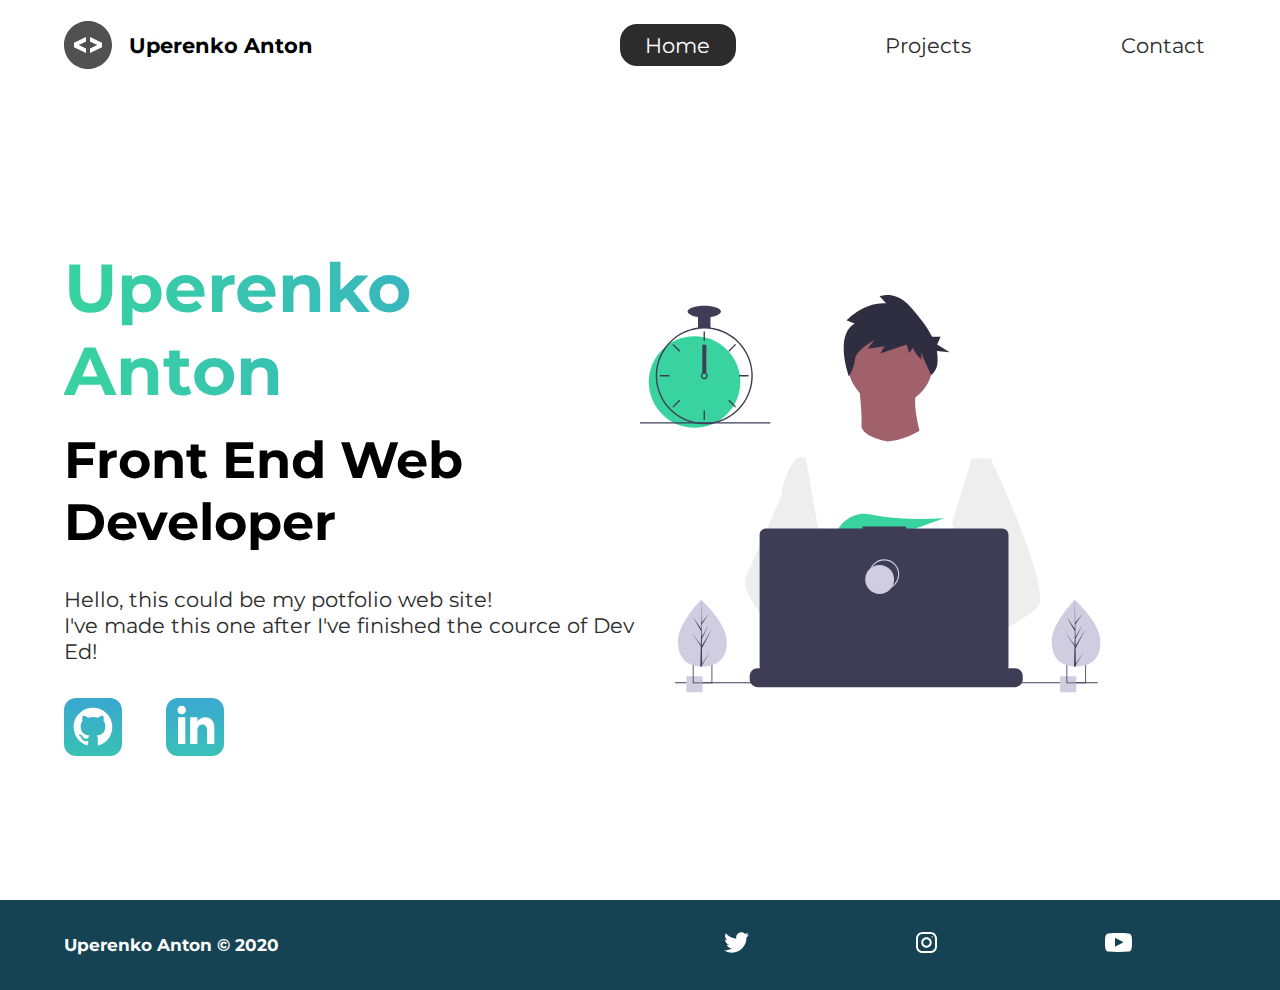
==== projects/Portfolio (Dev Ed)/index.html @ 4e268b67 "Finishing Up!" ====
<!DOCTYPE html>
<html lang="en">

<head>
    <meta charset="UTF-8" />
    <meta name="viewport" content="width=device-width, initial-scale=1.0" />
    <meta http-equiv="X-UA-Compatible" content="ie=edge" />
    <meta name="description" content="Dev Ed is a front end web developer who specializes in html,css" />
    <meta name="robots" content="index,follow" />
    <link href="https://fonts.googleapis.com/css?family=Montserrat:400,500&display=swap" rel="stylesheet" />
    <link rel="stylesheet" href="./styles/style.css" />
    <title>Uperenko Anton | Web Developer</title>
</head>

<body>
    <header class="main-head">
        <nav>
            <div class="logo">
                <img src="./icons/code.svg" alt="logo" />
                <h1>Uperenko Anton</h1>
            </div>
            <ul>
                <li><a class="active" href="/">Home</a></li>
                <li><a href="./projects/">Projects</a></li>
                <li><a href="./contact/">Contact</a></li>
            </ul>
        </nav>
    </header>
    <section class="intro">
        <div class="intro-text">
            <h2>Uperenko Anton</h2>
            <h3>
                Front End Web <br /> Developer
            </h3>
            <p>
                Hello, this could be my potfolio web site!<br>I've made this one after I've finished the cource of Dev Ed!
            </p>
            <div class="intro-social">
                <a href="#"><img src="./icons/github.svg" alt="github-social-link" /></a>
                <a href="#"><img src="./icons/linked-in.svg" alt="linkedin-social-link" /></a>
            </div>
        </div>
        <div class="intro-images">
            <svg width="799" height="690" viewBox="0 0 799 690" fill="none" xmlns="http://www.w3.org/2000/svg">
          <g id="undraw_dev_productivity_umsq (1) 1" clip-path="url(#clip0)">
            <path
              id="Vector"
              d="M516.92 624.636C516.92 624.636 512.16 626.266 504.42 628.576C487.31 633.706 455.65 642.216 428.82 643.916C405.72 645.396 386.2 641.836 382.63 626.766C381.1 620.286 383.27 614.956 388 610.576C402.12 597.486 439 592.796 468.25 591.186C476.51 590.736 484.15 590.526 490.51 590.446C501.31 590.306 508.39 590.526 508.39 590.526L508.56 591.186L516.92 624.636Z"
              fill="#A0616A"
            />
            <path
              id="Vector_2"
              d="M436.99 672.586C418.61 695.346 342.73 647.666 316.19 629.886C310.41 626.016 306.97 623.566 306.97 623.566L331.25 591.186L338.94 580.936C338.94 580.936 345.82 584.586 355.99 590.526C356.36 590.746 356.73 590.966 357.11 591.186C365.88 596.336 376.89 603.066 388 610.576C403.33 620.946 418.83 632.776 428.82 643.916C438.59 654.806 443.08 665.036 436.99 672.586Z"
              fill="#A0616A"
            />
            <g id="me">
              <path
                id="Vector_3"
                d="M434.672 191.952C475.283 191.607 507.926 158.406 507.582 117.795C507.237 77.1832 474.036 44.5403 433.425 44.8847C392.813 45.2291 360.17 78.4303 360.515 119.042C360.859 159.653 394.06 192.296 434.672 191.952Z"
                fill="#A0616A"
              />
              <path
                id="Vector_4"
                d="M379.477 155.65C379.477 155.65 394.216 259.972 373.002 271.875C351.787 283.779 499.929 283.588 499.929 283.588C499.929 283.588 466.124 193.284 480.809 165.449L379.477 155.65Z"
                fill="#A0616A"
              />
              <path
                id="Vector_5"
                d="M608.101 283.199L596.257 339.402L571.214 458.308L570.49 464.815L562.138 540.138L556.582 590.177L552.857 623.79C528.584 636.526 510.988 645.326 510.988 645.326C510.988 645.326 509.404 637.719 506.871 627.99C489.805 633.265 458.218 642.043 431.404 643.97C441.266 654.777 445.842 664.969 439.817 672.57C421.63 695.485 345.349 648.45 318.659 630.896C318.077 635.158 317.879 639.464 318.068 643.762L297.626 628.314L299.331 592.359L302.206 531.522L305.819 455.229C304.448 451.975 303.294 448.634 302.364 445.228C295.956 423.161 288.032 379.057 281.928 342.067C277.016 312.298 273.302 287.138 272.517 281.785C272.411 281.086 272.358 280.726 272.358 280.726L384.363 230.094C392.509 248.556 429.865 253.809 429.865 253.809C460.756 251.417 484.847 234.913 484.847 234.913L608.101 283.199Z"
                fill="white"
              />
              <path
                id="Vector_6"
                d="M372.285 49.3811L358.49 43.9934C358.49 43.9934 386.969 12.1 426.99 14.513L415.635 2.22366C415.635 2.22366 443.04 -9.01799 468.283 19.6674C481.553 34.7467 496.908 52.4737 506.557 72.5077L521.281 72.3829L515.251 85.9663L536.874 99.3152L514.777 97.0719C516.155 104.471 516.421 112.034 515.566 119.511C514.683 126.991 510.928 133.835 505.094 138.598V138.598C505.094 138.598 487.743 103.449 487.696 97.9443L487.813 111.705C487.813 111.705 473.959 99.4371 473.889 91.1807L466.471 100.877L462.593 85.7717L416.475 101.301L423.87 88.8526L395.157 93.2246L406.278 77.9923C406.278 77.9923 373.932 96.1568 372.811 111.304C371.689 126.452 362.299 140.875 362.299 140.875C362.299 140.875 336.213 70.3294 372.285 49.3811Z"
                fill="#2F2E41"
              />
              <path
                id="Vector_7"
                d="M690.215 540.422C682.794 548.605 664.338 560.992 641.951 574.422C633.623 579.413 624.757 584.559 615.71 589.676C594.122 601.889 571.514 614.001 552.857 623.79C528.584 636.526 510.988 645.326 510.988 645.326C510.988 645.326 509.403 637.719 506.871 627.99C503.48 614.968 498.397 598.141 493.184 590.715C493.002 590.456 492.82 590.218 492.638 589.979C491.121 588.022 489.601 586.885 488.112 586.897L562.138 540.138L594.127 519.926L570.489 464.814L540.842 395.683L557.908 339.727L575.062 283.479L608.101 283.199C608.101 283.199 619.243 306.985 633.514 340.166C635.647 345.128 637.851 350.299 640.096 355.64C669.469 425.394 706.176 522.836 690.215 540.422Z"
                fill="#EEEEEE"
              />
              <path
                id="Vector_8"
                d="M358.123 591.2C355.41 591.212 352.702 591.456 350.029 591.928C327.074 596.073 320.47 616.94 318.659 630.896C318.077 635.158 317.879 639.464 318.068 643.761L297.626 628.314L290.178 622.687C272.316 616.628 256.353 605.733 242.483 592.84C230.449 581.456 219.634 568.849 210.213 555.223C200.831 541.793 192.448 527.692 185.134 513.034C183.094 508.943 181.977 504.454 181.864 499.884C181.751 495.314 182.644 490.775 184.48 486.588L209.154 430.327L245.218 348.098C245.471 346.146 245.752 344.237 246.059 342.371C252.995 300.511 272.367 281.786 272.367 281.786L287.286 281.659L297.778 341.932L310.813 416.815L302.364 445.227L282.839 510.845L302.205 531.522L358.123 591.2Z"
                fill="#EEEEEE"
              />
            </g>
            <path
              id="Vector_9"
              d="M372.877 415.806L385.631 430.686C390.37 429.783 395.319 428.721 400.416 427.529L396.752 415.806L405.71 426.256C459.707 412.975 526.637 387.155 526.637 387.155C526.637 387.155 454.379 392.453 400.428 380.666C376.558 375.451 351.998 387.284 342.202 409.668C336.508 422.679 337.403 433.951 357.596 433.951C364.419 433.835 371.223 433.195 377.949 432.037L372.877 415.806Z"
              fill="#38D39F"
            />
            <path
              id="Vector_10"
              d="M663.65 660.386V666.456C663.654 668.122 663.345 669.774 662.74 671.326C662.472 672.018 662.147 672.687 661.77 673.326C660.578 675.326 658.887 676.983 656.862 678.133C654.838 679.283 652.549 679.887 650.22 679.886H203.67C201.342 679.887 199.053 679.283 197.028 678.133C195.003 676.983 193.312 675.326 192.12 673.326C191.743 672.687 191.419 672.018 191.15 671.326C190.546 669.774 190.237 668.122 190.24 666.456V660.386C190.24 658.622 190.587 656.876 191.262 655.246C191.936 653.616 192.926 652.136 194.173 650.888C195.42 649.641 196.901 648.652 198.53 647.977C200.16 647.302 201.906 646.955 203.67 646.956H229.41V644.126C229.41 644.052 229.425 643.979 229.453 643.911C229.481 643.843 229.522 643.782 229.574 643.73C229.626 643.678 229.688 643.636 229.756 643.608C229.824 643.58 229.897 643.566 229.97 643.566H243.4C243.474 643.566 243.547 643.58 243.615 643.608C243.683 643.636 243.745 643.678 243.797 643.73C243.849 643.782 243.89 643.843 243.918 643.911C243.946 643.979 243.96 644.052 243.96 644.126V646.956H252.35V644.126C252.35 644.052 252.365 643.979 252.393 643.911C252.421 643.843 252.462 643.782 252.514 643.73C252.566 643.678 252.628 643.636 252.696 643.608C252.764 643.58 252.837 643.566 252.91 643.566H266.34C266.414 643.566 266.487 643.58 266.555 643.608C266.623 643.636 266.684 643.678 266.736 643.73C266.789 643.782 266.83 643.843 266.858 643.911C266.886 643.979 266.9 644.052 266.9 644.126V646.956H275.3V644.126C275.3 644.052 275.315 643.979 275.343 643.911C275.371 643.843 275.412 643.782 275.464 643.73C275.516 643.678 275.578 643.636 275.646 643.608C275.714 643.58 275.787 643.566 275.86 643.566H289.29C289.364 643.566 289.437 643.58 289.505 643.608C289.573 643.636 289.634 643.678 289.686 643.73C289.739 643.782 289.78 643.843 289.808 643.911C289.836 643.979 289.85 644.052 289.85 644.126V646.956H298.24V644.126C298.24 644.052 298.255 643.979 298.283 643.911C298.311 643.843 298.352 643.782 298.404 643.73C298.456 643.678 298.518 643.636 298.586 643.608C298.654 643.58 298.727 643.566 298.8 643.566H312.23C312.304 643.566 312.377 643.58 312.445 643.608C312.513 643.636 312.574 643.678 312.626 643.73C312.678 643.782 312.72 643.843 312.748 643.911C312.776 643.979 312.79 644.052 312.79 644.126V646.956H321.18V644.126C321.18 644.052 321.194 643.979 321.223 643.911C321.251 643.843 321.292 643.782 321.344 643.73C321.396 643.678 321.458 643.636 321.526 643.608C321.594 643.58 321.667 643.566 321.74 643.566H335.17C335.244 643.566 335.317 643.58 335.385 643.608C335.453 643.636 335.514 643.678 335.566 643.73C335.618 643.782 335.66 643.843 335.688 643.911C335.716 643.979 335.73 644.052 335.73 644.126V646.956H344.13V644.126C344.13 644.052 344.145 643.979 344.173 643.911C344.201 643.843 344.242 643.782 344.294 643.73C344.346 643.678 344.408 643.636 344.476 643.608C344.544 643.58 344.617 643.566 344.69 643.566H358.12C358.194 643.566 358.267 643.58 358.335 643.608C358.403 643.636 358.464 643.678 358.516 643.73C358.569 643.782 358.61 643.843 358.638 643.911C358.666 643.979 358.68 644.052 358.68 644.126V646.956H367.07V644.126C367.07 644.052 367.085 643.979 367.113 643.911C367.141 643.843 367.182 643.782 367.234 643.73C367.286 643.678 367.348 643.636 367.416 643.608C367.484 643.58 367.557 643.566 367.63 643.566H472.83C472.904 643.566 472.977 643.58 473.045 643.608C473.113 643.636 473.174 643.678 473.227 643.73C473.279 643.782 473.32 643.843 473.348 643.911C473.376 643.979 473.39 644.052 473.39 644.126V646.956H481.79V644.126C481.79 644.052 481.804 643.979 481.833 643.911C481.861 643.843 481.902 643.782 481.954 643.73C482.006 643.678 482.068 643.636 482.136 643.608C482.204 643.58 482.277 643.566 482.35 643.566H495.78C495.928 643.567 496.07 643.627 496.175 643.732C496.279 643.836 496.339 643.978 496.34 644.126V646.956H504.73V644.126C504.73 644.052 504.745 643.979 504.773 643.911C504.801 643.843 504.842 643.782 504.894 643.73C504.946 643.678 505.008 643.636 505.076 643.608C505.144 643.58 505.217 643.566 505.29 643.566H518.72C518.794 643.566 518.867 643.58 518.935 643.608C519.003 643.636 519.065 643.678 519.117 643.73C519.169 643.782 519.21 643.843 519.238 643.911C519.266 643.979 519.28 644.052 519.28 644.126V646.956H527.67V644.126C527.67 644.052 527.685 643.979 527.713 643.911C527.741 643.843 527.782 643.782 527.834 643.73C527.886 643.678 527.948 643.636 528.016 643.608C528.084 643.58 528.157 643.566 528.23 643.566H541.66C541.734 643.566 541.807 643.58 541.875 643.608C541.943 643.636 542.005 643.678 542.057 643.73C542.109 643.782 542.15 643.843 542.178 643.911C542.206 643.979 542.22 644.052 542.22 644.126V646.956H550.62V644.126C550.62 644.052 550.635 643.979 550.663 643.911C550.691 643.843 550.732 643.782 550.784 643.73C550.836 643.678 550.898 643.636 550.966 643.608C551.034 643.58 551.107 643.566 551.18 643.566H564.61C564.757 643.568 564.898 643.628 565.001 643.733C565.104 643.837 565.161 643.979 565.16 644.126V646.956H573.56V644.126C573.56 644.052 573.575 643.979 573.603 643.911C573.631 643.843 573.672 643.782 573.724 643.73C573.776 643.678 573.838 643.636 573.906 643.608C573.974 643.58 574.047 643.566 574.12 643.566H587.55C587.624 643.566 587.697 643.58 587.765 643.608C587.833 643.636 587.895 643.678 587.947 643.73C587.999 643.782 588.04 643.843 588.068 643.911C588.096 643.979 588.11 644.052 588.11 644.126V646.956H596.5V644.126C596.5 644.052 596.515 643.979 596.543 643.911C596.571 643.843 596.612 643.782 596.664 643.73C596.716 643.678 596.778 643.636 596.846 643.608C596.914 643.58 596.987 643.566 597.06 643.566H610.49C610.564 643.566 610.637 643.58 610.705 643.608C610.773 643.636 610.835 643.678 610.887 643.73C610.939 643.782 610.98 643.843 611.008 643.911C611.036 643.979 611.05 644.052 611.05 644.126V646.956H650.22C651.984 646.955 653.731 647.302 655.36 647.977C656.99 648.652 658.471 649.641 659.718 650.888C660.965 652.136 661.954 653.616 662.629 655.246C663.304 656.876 663.651 658.622 663.65 660.386Z"
              fill="#3F3D56"
            />
            <path
              id="Vector_11"
              d="M793.5 671.326H60.5V673.326H793.5V671.326Z"
              fill="#3F3D56"
            />
            <path
              id="Vector_12"
              d="M627.694 404.757H461.251V401.326H385.78V404.757H218.651C215.665 404.757 212.801 405.943 210.69 408.054C208.578 410.166 207.392 413.029 207.392 416.015V643.927C207.392 646.913 208.578 649.776 210.69 651.888C212.801 653.999 215.665 655.185 218.651 655.185H627.694C630.68 655.185 633.544 653.999 635.655 651.888C637.767 649.776 638.953 646.913 638.953 643.927V416.015C638.953 414.537 638.662 413.073 638.096 411.707C637.53 410.341 636.701 409.1 635.655 408.054C634.61 407.009 633.369 406.18 632.003 405.614C630.637 405.048 629.173 404.757 627.694 404.757Z"
              fill="#3F3D56"
            />
            <path
              id="Vector_13"
              d="M423.5 509.326C437.307 509.326 448.5 498.133 448.5 484.326C448.5 470.519 437.307 459.326 423.5 459.326C409.693 459.326 398.5 470.519 398.5 484.326C398.5 498.133 409.693 509.326 423.5 509.326Z"
              stroke="#D0CDE1"
              stroke-width="2"
              stroke-miterlimit="10"
            />
            <path
              id="Vector_14"
              d="M415.5 518.326C429.307 518.326 440.5 507.133 440.5 493.326C440.5 479.519 429.307 468.326 415.5 468.326C401.693 468.326 390.5 479.519 390.5 493.326C390.5 507.133 401.693 518.326 415.5 518.326Z"
              fill="#D0CDE1"
            />
            <path
              id="Vector_15"
              d="M108.446 661.223H80.4463V689.223H108.446V661.223Z"
              fill="#D0CDE1"
            />
            <path
              id="Vector_16"
              d="M91.4502 639.223V673.223H125.45V639.223H91.4502ZM123.97 671.743H92.9202V640.703H123.97V671.743Z"
              fill="#3F3D56"
            />
            <path
              id="Vector_17"
              d="M756.446 661.223H728.446V689.223H756.446V661.223Z"
              fill="#D0CDE1"
            />
            <path
              id="Vector_18"
              d="M739.45 639.223V673.223H773.45V639.223H739.45ZM771.97 671.743H740.92V640.703H771.97V671.743Z"
              fill="#3F3D56"
            />
            <path
              id="Vector_19"
              d="M94.5802 230.113C138.399 230.113 173.921 194.592 173.921 150.773C173.921 106.955 138.399 71.4326 94.5802 71.4326C50.7617 71.4326 15.2397 106.955 15.2397 150.773C15.2397 194.592 50.7617 230.113 94.5802 230.113Z"
              fill="#38D39F"
            />
            <path
              id="Vector_20"
              d="M122.229 56.4899C115.045 55.5763 107.774 55.5763 100.59 56.4899C84.586 58.5913 69.5203 65.2398 57.181 75.6465C44.8417 86.0532 35.7467 99.7813 30.9754 115.202C28.8053 122.229 27.5764 129.514 27.3208 136.864C27.2848 137.886 27.2607 138.92 27.2607 139.954C27.283 162.264 36.1559 183.655 51.932 199.431C67.7082 215.207 89.0989 224.08 111.41 224.103C113.201 224.103 114.992 224.042 116.759 223.934C120.907 223.674 125.03 223.103 129.093 222.227C148.495 218.055 165.798 207.161 177.947 191.468C190.095 175.776 196.308 156.295 195.487 136.467C194.665 116.638 186.863 97.738 173.459 83.1039C160.054 68.4698 141.909 59.0435 122.229 56.4899H122.229ZM137.748 217.347H137.736C130.959 219.659 123.905 221.062 116.759 221.518C114.992 221.638 113.201 221.698 111.41 221.698C89.7377 221.672 68.961 213.051 53.6367 197.727C38.3123 182.402 29.6914 161.626 29.6649 139.954C29.6649 138.92 29.689 137.886 29.725 136.864C30.5514 115.744 39.5156 95.7617 54.7411 81.1008C69.9666 66.44 90.273 58.237 111.41 58.2089C130.776 58.21 149.513 65.0865 164.283 77.6131C179.052 90.1398 188.895 107.503 192.057 126.61C195.219 145.716 191.496 165.325 181.55 181.942C171.604 198.559 156.081 211.106 137.748 217.347H137.748Z"
              fill="#3F3D56"
            />
            <path
              id="Vector_21"
              d="M112.612 63.0176H110.208V79.8474H112.612V63.0176Z"
              fill="#3F3D56"
            />
            <path
              id="Vector_22"
              d="M57.8578 84.7018L56.1577 86.4019L68.0582 98.3023L69.7582 96.6022L57.8578 84.7018Z"
              fill="#3F3D56"
            />
            <path
              id="Vector_23"
              d="M34.4736 138.751V141.156H51.3034V138.751H34.4736Z"
              fill="#3F3D56"
            />
            <path
              id="Vector_24"
              d="M56.1578 193.506L57.8579 195.206L69.7584 183.306L68.0583 181.606L56.1578 193.506Z"
              fill="#3F3D56"
            />
            <path
              id="Vector_25"
              d="M153.062 96.6022L154.762 98.3022L166.662 86.4018L164.962 84.7017L153.062 96.6022Z"
              fill="#3F3D56"
            />
            <path
              id="Vector_26"
              d="M171.516 138.751V141.156H188.346V138.751H171.516Z"
              fill="#3F3D56"
            />
            <path
              id="Vector_27"
              d="M154.762 181.605L153.062 183.305L164.962 195.206L166.662 193.506L154.762 181.605Z"
              fill="#3F3D56"
            />
            <path
              id="Vector_28"
              d="M112.612 200.06H110.208V216.89H112.612V200.06Z"
              fill="#3F3D56"
            />
            <path
              id="Vector_29"
              d="M115.016 135.145C113.976 134.365 112.711 133.943 111.41 133.943C110.11 133.943 108.844 134.365 107.804 135.145C107.091 135.686 106.505 136.375 106.085 137.165C105.552 138.181 105.322 139.329 105.421 140.473C105.52 141.616 105.944 142.707 106.644 143.617C107.343 144.527 108.288 145.218 109.368 145.608C110.447 145.997 111.616 146.07 112.735 145.817C113.855 145.564 114.878 144.996 115.685 144.179C116.492 143.363 117.048 142.333 117.288 141.21C117.528 140.088 117.441 138.92 117.039 137.846C116.636 136.771 115.935 135.834 115.017 135.145H115.016ZM111.41 143.56C110.454 143.557 109.539 143.176 108.863 142.501C108.187 141.825 107.807 140.909 107.804 139.954C107.808 139.224 108.03 138.513 108.441 137.91C108.793 137.4 109.271 136.989 109.828 136.718C110.386 136.446 111.004 136.323 111.623 136.361C112.241 136.398 112.84 136.594 113.361 136.931C113.881 137.267 114.307 137.732 114.595 138.281C114.883 138.83 115.025 139.444 115.007 140.063C114.989 140.683 114.811 141.287 114.491 141.818C114.17 142.349 113.719 142.788 113.179 143.093C112.639 143.398 112.03 143.559 111.41 143.56V143.56Z"
              fill="#3F3D56"
            />
            <path
              id="Vector_30"
              d="M122.229 35.3687H100.591V57.007H122.229V35.3687Z"
              fill="#3F3D56"
            />
            <path
              id="Vector_31"
              d="M111.41 38.9748C127.344 38.9748 140.261 34.4 140.261 28.7567C140.261 23.1134 127.344 18.5386 111.41 18.5386C95.4757 18.5386 82.5586 23.1134 82.5586 28.7567C82.5586 34.4 95.4757 38.9748 111.41 38.9748Z"
              fill="#3F3D56"
            />
            <path id="clock-arrow" d="M115 86H108V135H115V86Z" fill="#3F3D56" />
            <path
              id="Vector_32"
              d="M226 220.44H0V222.844H226V220.44Z"
              fill="#3F3D56"
            />
            <g id="plant-left">
              <path
                id="Vector_33"
                d="M150.594 599.754C151.527 631.704 132.858 643.413 109.43 644.097C108.886 644.113 108.344 644.123 107.805 644.126C106.719 644.135 105.643 644.117 104.577 644.072C83.3891 643.193 66.6172 631.945 65.7495 602.232C64.8515 571.482 103.018 531.529 105.882 528.574L105.887 528.571C105.996 528.458 106.052 528.402 106.052 528.402C106.052 528.402 149.661 567.807 150.594 599.754Z"
                fill="#D0CDE1"
              />
              <path
                id="Vector_34"
                d="M107.744 639.255L122.626 617.124L107.774 641.636L107.805 644.126C106.719 644.135 105.643 644.117 104.577 644.072L105.315 612.06L105.295 611.813L105.322 611.766L105.393 608.741L89.0952 585.078L105.374 606.477L105.432 607.116L105.989 582.93L91.9122 558.397L106.029 578.681L105.882 528.574L105.882 528.407L105.887 528.571L106.821 568.062L119.651 552.021L106.863 571.464L107.143 593.098L118.949 571.984L107.187 596.279L107.343 608.308L124.512 578.897L107.395 612.505L107.744 639.255Z"
                fill="#3F3D56"
              />
            </g>
            <g id="plant-right">
              <path
                id="Vector_35"
                d="M798.594 599.754C799.527 631.704 780.858 643.413 757.43 644.097C756.886 644.113 756.344 644.123 755.805 644.126C754.719 644.135 753.643 644.117 752.577 644.072C731.389 643.193 714.617 631.945 713.749 602.232C712.851 571.482 751.018 531.529 753.882 528.574L753.887 528.571C753.996 528.458 754.052 528.402 754.052 528.402C754.052 528.402 797.661 567.807 798.594 599.754Z"
                fill="#D0CDE1"
              />
              <path
                id="Vector_36"
                d="M755.744 639.255L770.626 617.124L755.774 641.636L755.805 644.126C754.719 644.135 753.643 644.117 752.577 644.072L753.315 612.06L753.295 611.813L753.323 611.766L753.393 608.741L737.095 585.078L753.374 606.477L753.432 607.116L753.989 582.93L739.912 558.397L754.029 578.681L753.882 528.574L753.882 528.407L753.887 528.571L754.821 568.062L767.651 552.021L754.864 571.464L755.143 593.098L766.949 571.984L755.187 596.279L755.343 608.308L772.512 578.897L755.395 612.505L755.744 639.255Z"
                fill="#3F3D56"
              />
            </g>
          </g>
          <defs>
            <clipPath id="clip0">
              <rect width="798.627" height="689.223" fill="white" />
            </clipPath>
          </defs>
        </svg>
            <img class="splash" src="./img/splash.svg" alt="" />
        </div>
    </section>
    <footer>
        <h4>Uperenko Anton &copy; 2020</h4>
        <ul>
            <li>
                <a href="#"><img src="./icons/twitter 1.svg" alt="twitter-social" /></a>
            </li>
            <li>
                <a href="#"><img src="./icons/instagram 1.svg" alt="instagram-social" /></a>
            </li>
            <li>
                <a href="#"><img src="./icons/youtube-symbol 1.svg" alt="youtube-social" /></a>
            </li>
        </ul>
    </footer>
</body>

</html>
---- projects/Portfolio (Dev Ed)/styles/style.css ----
/* Global Styles */
* {
  margin: 0;
  padding: 0;
  -webkit-box-sizing: border-box;
          box-sizing: border-box;
}

html {
  font-size: 62.5%;
}

body {
  font-family: "Montserrat", sans-serif;
}

h1 {
  font-size: 2.5rem;
}

li,
button,
label,
input,
a,
p {
  font-size: 2.5rem;
}

h2 {
  font-size: 4rem;
}

h3 {
  font-size: 2.5rem;
}

h4,
h5 {
  font-size: 2rem;
}

ul {
  list-style: none;
}

a {
  text-decoration: none;
  color: #2c2c2c;
}

.main-head {
  width: 95%;
  margin: 0 0 0 auto;
}

nav {
  display: -webkit-box;
  display: -ms-flexbox;
  display: flex;
  -webkit-box-pack: justify;
      -ms-flex-pack: justify;
          justify-content: space-between;
  -webkit-box-align: center;
      -ms-flex-align: center;
          align-items: center;
  -webkit-box-orient: horizontal;
  -webkit-box-direction: normal;
      -ms-flex-direction: row;
          flex-direction: row;
  min-height: 10vh;
  width: 60%;
  -ms-flex-wrap: wrap;
      flex-wrap: wrap;
}

nav .logo {
  display: -webkit-box;
  display: -ms-flexbox;
  display: flex;
  -webkit-box-pack: start;
      -ms-flex-pack: start;
          justify-content: flex-start;
  -webkit-box-align: center;
      -ms-flex-align: center;
          align-items: center;
  -webkit-box-orient: horizontal;
  -webkit-box-direction: normal;
      -ms-flex-direction: row;
          flex-direction: row;
  -webkit-box-flex: 1;
      -ms-flex: 1 1 10rem;
          flex: 1 1 10rem;
}

nav .logo h1 {
  margin: 2rem;
}

nav ul {
  display: -webkit-box;
  display: -ms-flexbox;
  display: flex;
  -ms-flex-pack: distribute;
      justify-content: space-around;
  -webkit-box-align: center;
      -ms-flex-align: center;
          align-items: center;
  -webkit-box-orient: horizontal;
  -webkit-box-direction: normal;
      -ms-flex-direction: row;
          flex-direction: row;
  -webkit-box-flex: 1;
      -ms-flex: 1 1 40rem;
          flex: 1 1 40rem;
}

.intro {
  min-height: 90vh;
  width: 90%;
  margin: auto;
  -ms-flex-wrap: wrap;
      flex-wrap: wrap;
  display: -webkit-box;
  display: -ms-flexbox;
  display: flex;
  -webkit-box-pack: justify;
      -ms-flex-pack: justify;
          justify-content: space-between;
  -webkit-box-align: center;
      -ms-flex-align: center;
          align-items: center;
  -webkit-box-orient: horizontal;
  -webkit-box-direction: normal;
      -ms-flex-direction: row;
          flex-direction: row;
}

.intro h2 {
  font-size: 8rem;
  padding-top: 2rem;
  background: -webkit-gradient(linear, left top, right top, from(#38d39f), to(#38a4d3));
  background: linear-gradient(left, #38d39f, #38a4d3);
  background-clip: text;
  -webkit-text-fill-color: transparent;
  display: inline-block;
}

.intro h3 {
  font-size: 6rem;
  padding: 2rem 0rem;
}

.intro p {
  padding-top: 2rem;
  color: #2c2c2c;
}

.splash {
  position: absolute;
  top: 0%;
  right: 0%;
  height: 100%;
  z-index: -1;
}

.intro-social {
  margin-top: 4rem;
}

.intro-social a {
  margin-right: 5rem;
}

.active {
  background: #2c2c2c;
  color: white;
  padding: 1rem 3rem;
  border-radius: 2rem;
}

.intro-text,
.intro-images {
  -webkit-box-flex: 1;
      -ms-flex: 1 1 40rem;
          flex: 1 1 40rem;
}

#plant-left {
  -webkit-animation: plant 1.5s ease infinite alternate;
          animation: plant 1.5s ease infinite alternate;
}

#plant-right {
  -webkit-animation: plant 1.5s ease infinite alternate 0.5s;
          animation: plant 1.5s ease infinite alternate 0.5s;
}

#me {
  -webkit-animation: me 1s ease infinite alternate;
          animation: me 1s ease infinite alternate;
  -webkit-transform-origin: bottom;
          transform-origin: bottom;
}

#clock-arrow {
  -webkit-animation: clock 1.5s infinite linear;
          animation: clock 1.5s infinite linear;
  transform-box: fill-box;
  -webkit-transform-origin: bottom;
          transform-origin: bottom;
}

@-webkit-keyframes me {
  from {
    -webkit-transform: rotateZ(-5deg);
            transform: rotateZ(-5deg);
  }
  to {
    -webkit-transform: rotateZ(5deg);
            transform: rotateZ(5deg);
  }
}

@keyframes me {
  from {
    -webkit-transform: rotateZ(-5deg);
            transform: rotateZ(-5deg);
  }
  to {
    -webkit-transform: rotateZ(5deg);
            transform: rotateZ(5deg);
  }
}

@-webkit-keyframes plant {
  from {
    -webkit-transform: translateY(0%);
            transform: translateY(0%);
  }
  to {
    -webkit-transform: translateY(-30%);
            transform: translateY(-30%);
  }
}

@keyframes plant {
  from {
    -webkit-transform: translateY(0%);
            transform: translateY(0%);
  }
  to {
    -webkit-transform: translateY(-30%);
            transform: translateY(-30%);
  }
}

@-webkit-keyframes clock {
  from {
    -webkit-transform: rotateZ(0deg);
            transform: rotateZ(0deg);
  }
  to {
    -webkit-transform: rotateZ(360deg);
            transform: rotateZ(360deg);
  }
}

@keyframes clock {
  from {
    -webkit-transform: rotateZ(0deg);
            transform: rotateZ(0deg);
  }
  to {
    -webkit-transform: rotateZ(360deg);
            transform: rotateZ(360deg);
  }
}

.projects {
  width: 90%;
  margin: auto;
  min-height: 90vh;
  display: -webkit-box;
  display: -ms-flexbox;
  display: flex;
  -webkit-box-pack: justify;
      -ms-flex-pack: justify;
          justify-content: space-between;
  -webkit-box-align: center;
      -ms-flex-align: center;
          align-items: center;
  -webkit-box-orient: horizontal;
  -webkit-box-direction: normal;
      -ms-flex-direction: row;
          flex-direction: row;
  text-align: center;
  -ms-flex-wrap: wrap;
      flex-wrap: wrap;
}

.projects h2 {
  margin: 5rem;
}

.travelly,
.elena {
  -webkit-box-flex: 1;
      -ms-flex: 1 1 40rem;
          flex: 1 1 40rem;
}

.form-section {
  min-height: 80vh;
  display: -webkit-box;
  display: -ms-flexbox;
  display: flex;
  -webkit-box-pack: center;
      -ms-flex-pack: center;
          justify-content: center;
  -webkit-box-align: center;
      -ms-flex-align: center;
          align-items: center;
  -webkit-box-orient: horizontal;
  -webkit-box-direction: normal;
      -ms-flex-direction: row;
          flex-direction: row;
  margin-top: 3rem;
}

.form-section form {
  padding: 3rem 10rem;
  -webkit-box-shadow: 0px 10px 10px rgba(0, 0, 0, 0.2), 0px 20px 40px rgba(0, 0, 0, 0.2);
          box-shadow: 0px 10px 10px rgba(0, 0, 0, 0.2), 0px 20px 40px rgba(0, 0, 0, 0.2);
  display: -webkit-box;
  display: -ms-flexbox;
  display: flex;
  -webkit-box-pack: center;
      -ms-flex-pack: center;
          justify-content: center;
  -webkit-box-align: center;
      -ms-flex-align: center;
          align-items: center;
  -webkit-box-orient: vertical;
  -webkit-box-direction: normal;
      -ms-flex-direction: column;
          flex-direction: column;
  border-radius: 2rem;
}

.form-section form input,
.form-section form textarea {
  margin: 2rem;
}

.form-section form input:focus,
.form-section form textarea:focus {
  outline: 2px solid black;
}

.form-section form textarea {
  font-family: "Montserrat", sans-serif;
  font-size: 2rem;
}

.form-section form button {
  width: 100%;
  padding: 2rem;
  background: #154353;
  color: white;
}

.form-section form button:focus {
  background: #33696b;
}

footer {
  background: #154353;
  color: white;
  min-height: 10vh;
  padding: 0% 5%;
  display: -webkit-box;
  display: -ms-flexbox;
  display: flex;
  -webkit-box-pack: start;
      -ms-flex-pack: start;
          justify-content: flex-start;
  -webkit-box-align: center;
      -ms-flex-align: center;
          align-items: center;
  -webkit-box-orient: horizontal;
  -webkit-box-direction: normal;
      -ms-flex-direction: row;
          flex-direction: row;
}

footer ul {
  -webkit-box-flex: 1;
      -ms-flex: 1 1 40rem;
          flex: 1 1 40rem;
  display: -webkit-box;
  display: -ms-flexbox;
  display: flex;
  -ms-flex-pack: distribute;
      justify-content: space-around;
  -webkit-box-align: center;
      -ms-flex-align: center;
          align-items: center;
  -webkit-box-orient: horizontal;
  -webkit-box-direction: normal;
      -ms-flex-direction: row;
          flex-direction: row;
}

footer h4 {
  -webkit-box-flex: 1;
      -ms-flex: 1 1 40rem;
          flex: 1 1 40rem;
}

@media screen and (max-width: 1332px) {
  html {
    font-size: 53%;
  }
  .splash {
    display: none;
  }
  svg {
    width: 80%;
  }
  nav {
    width: 100%;
  }
}

@media screen and (max-width: 754px) {
  html {
    font-size: 45%;
  }
  svg {
    height: 60%;
  }
  .main-head {
    width: 100%;
  }
  nav .logo {
    display: -webkit-box;
    display: -ms-flexbox;
    display: flex;
    -webkit-box-pack: center;
        -ms-flex-pack: center;
            justify-content: center;
    -webkit-box-align: center;
        -ms-flex-align: center;
            align-items: center;
    -webkit-box-orient: vertical;
    -webkit-box-direction: normal;
        -ms-flex-direction: column;
            flex-direction: column;
    -webkit-box-flex: 1;
        -ms-flex: 1 1 20rem;
            flex: 1 1 20rem;
    margin-top: 2rem;
  }
  nav ul {
    -webkit-box-flex: 1;
        -ms-flex: 1 1 60rem;
            flex: 1 1 60rem;
    margin: 2rem 0rem;
  }
  .intro-text {
    margin-top: 5rem;
    text-align: center;
  }
  .intro-images {
    text-align: center;
  }
  .intro-social {
    display: -webkit-box;
    display: -ms-flexbox;
    display: flex;
    -webkit-box-pack: center;
        -ms-flex-pack: center;
            justify-content: center;
    -webkit-box-align: center;
        -ms-flex-align: center;
            align-items: center;
    -webkit-box-orient: horizontal;
    -webkit-box-direction: normal;
        -ms-flex-direction: row;
            flex-direction: row;
  }
  .intro-social a {
    margin: 2rem;
  }
  .elena,
  .travelly {
    -webkit-box-flex: 1;
        -ms-flex: 1 1 50rem;
            flex: 1 1 50rem;
  }
  .elena img,
  .travelly img {
    width: 100%;
    height: 100%;
  }
  form {
    padding: 0rem;
    width: 100%;
  }
}
/*# sourceMappingURL=style.css.map */
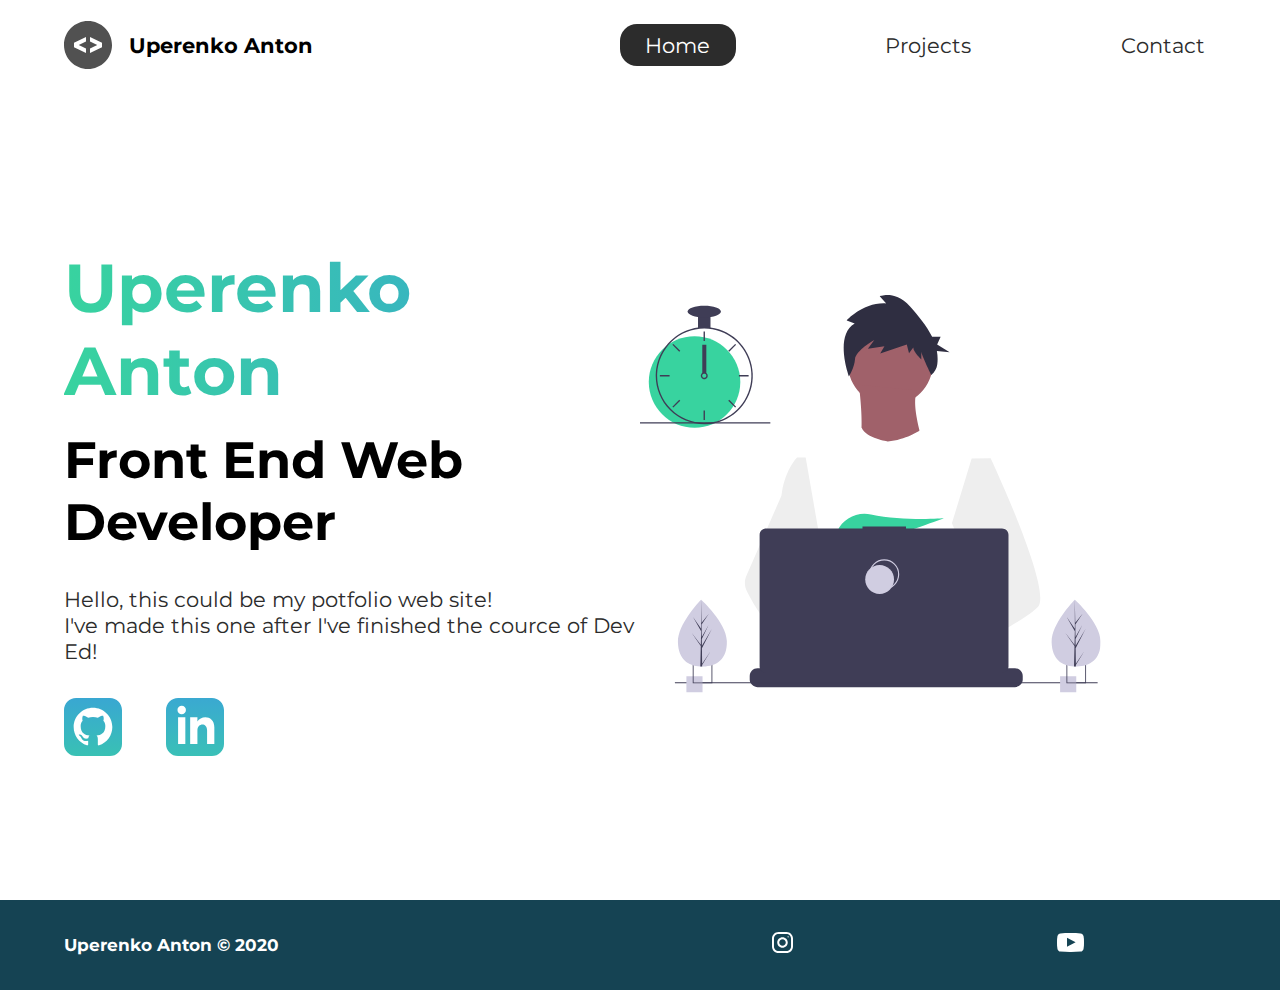
==== commit 1f17e9f7: "Final commit(homefully)" ====
--- a/projects/Portfolio (Dev Ed)/index.html
+++ b/projects/Portfolio (Dev Ed)/index.html
@@ -5,13 +5,12 @@
     <meta charset="UTF-8" />
     <meta name="viewport" content="width=device-width, initial-scale=1.0" />
     <meta http-equiv="X-UA-Compatible" content="ie=edge" />
-    <meta name="description" content="Dev Ed is a front end web developer who specializes in html,css" />
+    <meta name="description" content="Uperenko Anton is a front end web developer who specializes in html,css" />
     <meta name="robots" content="index,follow" />
     <link href="https://fonts.googleapis.com/css?family=Montserrat:400,500&display=swap" rel="stylesheet" />
     <link rel="stylesheet" href="./styles/style.css" />
     <title>Uperenko Anton | Web Developer</title>
 </head>
-
 <body>
     <header class="main-head">
         <nav>
@@ -21,7 +20,7 @@
             </div>
             <ul>
                 <li><a class="active" href="/">Home</a></li>
-                <li><a href="./projects/">Projects</a></li>
+                <li><a href="../../index.html#projects">Projects</a></li>
                 <li><a href="./contact/">Contact</a></li>
             </ul>
         </nav>
@@ -36,8 +35,8 @@
                 Hello, this could be my potfolio web site!<br>I've made this one after I've finished the cource of Dev Ed!
             </p>
             <div class="intro-social">
-                <a href="#"><img src="./icons/github.svg" alt="github-social-link" /></a>
-                <a href="#"><img src="./icons/linked-in.svg" alt="linkedin-social-link" /></a>
+                <a href="https://github.com/FlashType"><img src="./icons/github.svg" alt="github-social-link" /></a>
+                <a href="https://www.linkedin.com/in/anton-uperenko-a1059a194/"><img src="./icons/linked-in.svg" alt="linkedin-social-link" /></a>
             </div>
         </div>
         <div class="intro-images">
@@ -246,16 +245,14 @@
         <h4>Uperenko Anton &copy; 2020</h4>
         <ul>
             <li>
-                <a href="#"><img src="./icons/twitter 1.svg" alt="twitter-social" /></a>
+                <a href="https://www.instagram.com/antonuperenko_yo/"><img src="./icons/instagram 1.svg" alt="instagram-social" /></a>
             </li>
             <li>
-                <a href="#"><img src="./icons/instagram 1.svg" alt="instagram-social" /></a>
-            </li>
-            <li>
-                <a href="#"><img src="./icons/youtube-symbol 1.svg" alt="youtube-social" /></a>
+                <a href="https://www.youtube.com/watch?v=IBvf7KUEZ78"><img src="./icons/youtube-symbol 1.svg" alt="youtube-social" /></a>
             </li>
         </ul>
     </footer>
-</body>
 
+    
+  </body>
 </html>